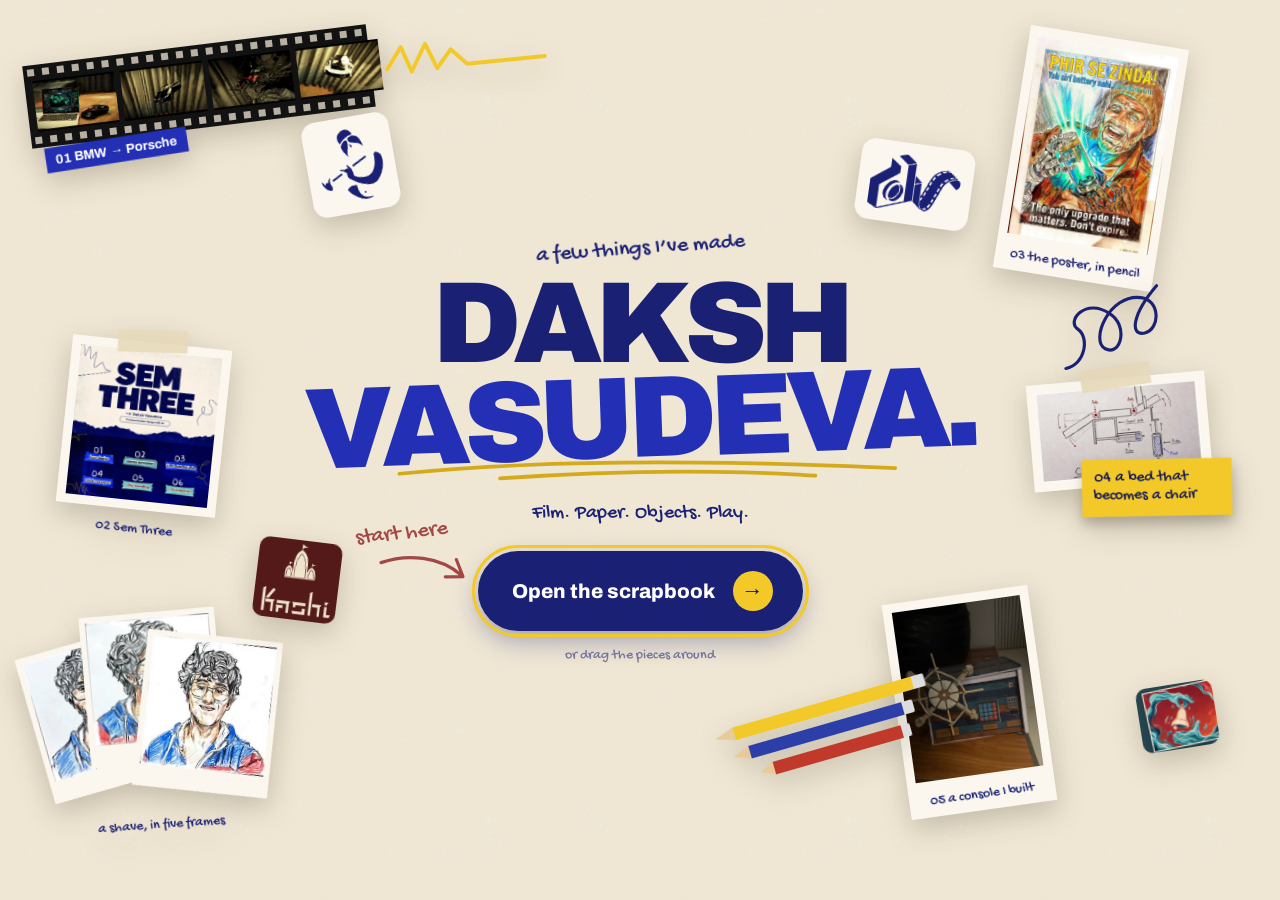
==== index.html @ 65690f5e "Phones show the whole open book, upright and sideways - Upright: the spread across the width, double" ====
<!doctype html>
<html lang="en">
<head>
<meta charset="utf-8">
<meta name="viewport" content="width=device-width, initial-scale=1, viewport-fit=cover">
<title>Daksh Vasudeva, scrapbook</title>
<meta name="description" content="Daksh Vasudeva, communication design. A scrapbook you can turn: a BMW-to-Porsche CGI film, the whole Semester Three scroll, storytelling in coloured pencil, and The Everything Space, a bed that becomes a chair.">
<meta name="theme-color" content="#17205f">
<meta property="og:title" content="Daksh Vasudeva, scrapbook">
<meta property="og:description" content="Turn the pages: CGI film, the Sem Three scroll, coloured-pencil storytelling and a bed that becomes a chair.">
<meta property="og:image" content="https://daksh407.github.io/img/og.jpg">
<link rel="icon" type="image/png" href="img/favicon.png">
<link rel="preload" href="fonts/archivo-var.woff2" as="font" type="font/woff2" crossorigin>
<link rel="preload" href="fonts/gochi-hand.woff2" as="font" type="font/woff2" crossorigin>
<link rel="preload" href="pages/0F.webp" as="image">
<link rel="stylesheet" href="app.css?v=cd1fb5d9">
<link rel="canonical" href="https://daksh407.github.io/">
<meta property="og:url" content="https://daksh407.github.io/">
<meta name="twitter:card" content="summary_large_image">
</head>
<body>
<span class="portfolio-signature" aria-hidden="true">Daksh Vasudeva</span>
<div id="arrival" class="arrival" role="dialog" aria-modal="true" aria-label="Welcome to Daksh’s portfolio"><div class="arrival__collage" aria-hidden="true">
  <div class="ac ac--film" style="--x:2%;--y:5%;--r:-7deg" data-depth="1.2"><div class="ac-film"><img src="img/cgi-f02.webp" alt="" draggable="false"><img src="img/cgi-f05.webp" alt="" draggable="false"><img src="img/cgi-f08.webp" alt="" draggable="false"><img src="img/cgi-f12.webp" alt="" draggable="false"></div><span class="ac-tag ac-tag--navy">01 BMW → Porsche</span></div>
  <div class="ac ac--print" style="--x:5%;--y:38%;--r:6deg;--w:12.5vw" data-depth=".7"><img src="img/p-semcover.webp" alt="" draggable="false"><i class="ac-tape"></i><span class="ac-cap">02 Sem Three</span></div>
  <div class="ac ac--fan" style="--x:2.5%;--y:68%;--r:-4deg" data-depth="1"><img src="img/fr-05-0.webp" alt="" draggable="false"><img src="img/fr-05-2.webp" alt="" draggable="false"><img src="img/fr-05-4.webp" alt="" draggable="false"><span class="ac-cap">a shave, in five frames</span></div>
  <div class="ac ac--polar" style="--x:79%;--y:4%;--r:9deg;--w:12.5vw" data-depth="1.1"><img src="img/p-poster.webp" alt="" draggable="false"><span class="ac-cap">03 the poster, in pencil</span></div>
  <div class="ac ac--print" style="--x:80.5%;--y:42%;--r:-5deg;--w:14vw" data-depth=".8"><img src="img/es-chair.webp" alt="" draggable="false"><i class="ac-tape"></i><span class="ac-note">04 a bed that becomes a chair</span></div>
  <div class="ac ac--polar" style="--x:70%;--y:66%;--r:-8deg;--w:11.5vw" data-depth="1.3"><img src="media/console-build-03.webp" alt="" draggable="false"><span class="ac-cap">05 a console I built</span></div>
  <div class="ac ac--sticker ac--parvati" style="--x:24%;--y:13%;--r:-10deg" data-depth="1.6"><span></span></div>
  <div class="ac ac--sticker ac--dv" style="--x:67%;--y:16%;--r:8deg" data-depth="1.5"><span></span></div>
  <div class="ac ac--stk" style="--x:20%;--y:60%;--r:7deg;--w:6.5vw" data-depth="1.7"><img src="img/st-kashi.webp" alt="" draggable="false"></div>
  <div class="ac ac--stk" style="--x:89%;--y:76%;--r:-9deg;--w:6vw" data-depth="1.8"><img src="img/st-bell.webp" alt="" draggable="false"></div>
  <div class="ac ac--pencils" style="--x:56%;--y:78%;--r:-16deg" data-depth="1.4"><i style="--c:#f2c928"></i><i style="--c:#2c3fa8"></i><i style="--c:#c0392b"></i></div>
  <svg class="ac ac--scr" style="--x:30%;--y:4%;--r:0deg;--w:13vw" data-depth=".5" viewBox="0 0 300 80"><path d="M6 60 L30 20 L50 64 L74 14 L96 58 L120 24 L150 50 L290 36" stroke="#f2c928" stroke-width="7"/></svg>
  <svg class="ac ac--scr" style="--x:83%;--y:30%;--r:0deg;--w:8vw" data-depth=".6" viewBox="0 0 260 300"><path d="M10 250 C 60 240, 70 170, 40 150 C 10 130, 60 70, 120 110 C 170 140, 150 220, 110 200 C 70 180, 120 60, 200 70 C 250 76, 250 150, 210 160 C 170 168, 180 110, 240 40" stroke="#1a2175" stroke-width="8"/></svg>
</div><p class="arrival__eyebrow">a few things I’ve made</p><h1 aria-label="Daksh Vasudeva"><span class="name-line"><span class="name-word">Daksh</span></span><span class="name-line"><span class="name-word">Vasudeva.</span></span><svg class="name-stroke" viewBox="0 0 550 28" aria-hidden="true"><path d="M8 18 Q210 -3 536 12 M115 23 Q295 10 451 20"/></svg></h1><p class="arrival__line">Film. Paper. Objects. Play.</p><div class="arrival__choices"><span class="arrival__start" aria-hidden="true">start here<svg viewBox="0 0 120 60"><path d="M6 14 C 40 6, 80 14, 104 40 M 84 40 L 106 42 L 100 20"/></svg></span><button id="arrival-enter" type="button">Open the scrapbook <span>→</span></button></div><p class="arrival__hint">or drag the pieces around</p></div>
<a class="skip" href="flat/">Skip to the quick read: every project on one scrolling page</a>

<canvas id="stage" aria-hidden="true"></canvas>
<div class="vignette" aria-hidden="true"></div>
<div class="grain" aria-hidden="true"></div>

<header class="chrome">
  <button id="home" class="home" type="button" aria-label="Back to the cover"><span class="home__mark" aria-hidden="true"></span><span class="home__name">Daksh Vasudeva</span></button>
  <div class="chrome__r">
    <button id="work-menu" class="work-menu" type="button" aria-label="Explore all five projects">All work <span aria-hidden="true">⊞</span></button>
    <button id="to-console" class="tidy" type="button" hidden>Play</button>
    <button id="tidy" class="tidy" type="button" hidden>tidy the desk ↺</button>
    <button id="sound" class="sound" type="button" aria-pressed="false"><svg viewBox="0 0 24 24" aria-hidden="true"><path d="M4 9v6h4l5 4V5L8 9H4z"/><path class="w1" d="M16 9.5c1 .9 1 4.1 0 5"/><path class="w2" d="M18.5 7c2.2 2.4 2.2 7.6 0 10"/></svg><span>sound</span></button>
    <a class="quickread" href="flat/" title="Every project on one scrolling page">Quick read <span aria-hidden="true">≡</span></a>
  </div>
</header>

<div id="hot-layer" class="hot-layer" role="group" aria-label="On this spread"></div>
<p id="hint" class="hint" aria-hidden="true">drag the corner<br>to open it <svg viewBox="0 0 60 50"><path d="M50 6 C 46 30, 30 42, 8 40 M 20 30 L 8 40 L 20 48"/></svg></p>

<nav class="ind" aria-label="Turn the pages">
  <button id="ind-prev" type="button" aria-label="Previous page"><svg viewBox="0 0 40 40"><path d="M26 8 L 12 20 L 26 32"/></svg></button>
  <span id="ind-text">the cover</span>
  <button id="ind-next" type="button" aria-label="Next page"><svg viewBox="0 0 40 40"><path d="M14 8 L 28 20 L 14 32"/></svg></button>
</nav>

<div id="console-ui" class="cui" hidden>
  <div id="cui-focus" tabindex="-1" class="cui__focus"></div>
  <button id="cui-back" type="button" class="cui__back">↶ back to the book</button>
  <section id="station-intro" class="station-note station-intro">
    <p class="station-intro__kicker">05 · Arduino game console</p>
    <h2>The Crossing.</h2><p>A ship's console Daksh built by hand. Take it for a 15-second sail.</p>
    <div class="station-intro__actions">
      <button id="demo-play" class="cbtn cbtn--play" type="button">▶ Play</button>
      <button id="cui-real" class="cbtn cbtn--real" type="button">Real build ↗</button>
    </div>
  </section>
  <div id="sail-coach" class="sail-coach" hidden aria-live="polite"><span id="coach-step" class="sail-coach__step">1 / 3</span><b id="coach-title">Steer</b><span id="coach-copy">Drag the wheel</span></div>
  <div id="sail-clock" class="sail-clock" hidden><span id="sail-seconds">15s</span><span class="sail-track"><i id="sail-fill"></i></span><button id="sail-exit" type="button" aria-label="End this sail">✕</button></div>
  <div id="sail-controls" class="sail-controls" hidden aria-label="Ship controls">
    <button type="button" data-steer="-1" aria-label="Steer left">←</button>
    <label><span>Speed</span><input id="cui-engine" type="range" min="1" max="9" value="5" aria-label="Engine speed"></label>
    <button id="cui-bell" type="button">Bell</button><button type="button" data-steer="1" aria-label="Steer right">→</button>
  </div>
  <section id="sail-end" class="station-note sail-end" hidden><h2>Another sail?</h2><div class="station-intro__actions"><button id="demo-replay" class="cbtn cbtn--play" type="button">↻ Replay</button><button id="demo-real" class="cbtn cbtn--real" type="button">Real build ↗</button></div><button id="demo-next" class="ux-text" type="button">Back to the work →</button></section>
</div>
<p id="page-guide" class="page-guide" hidden><span class="mouse-guide">Drag page edges · ← → keys</span><span class="touch-guide">Swipe page edges · tap arrows</span></p>
<div id="flip-controls" class="flip-controls" hidden><label for="flip-slider">Flip slider</label><input id="flip-slider" type="range" min="1" max="5" step="1" value="1" aria-label="Flip slider, shaving frame"><div class="flip-numbers" role="group" aria-label="Choose a shaving frame"><button type="button" data-flip-frame="1" aria-label="Show shaving frame 1" aria-pressed="true">1</button><button type="button" data-flip-frame="2" aria-label="Show shaving frame 2" aria-pressed="false">2</button><button type="button" data-flip-frame="3" aria-label="Show shaving frame 3" aria-pressed="false">3</button><button type="button" data-flip-frame="4" aria-label="Show shaving frame 4" aria-pressed="false">4</button><button type="button" data-flip-frame="5" aria-label="Show shaving frame 5" aria-pressed="false">5</button></div></div>
<div id="bed-controls" class="bed-controls" hidden><span>Bed</span><input type="range" id="bed-slider" min="0" max="100" value="0" aria-label="Transform the bed into a chair and side table"><span>Work</span><button type="button" id="bed-page" hidden>Back to page ↶</button></div>
<button type="button" id="book-to-game" class="book-to-game" hidden><span>Explore Arduino</span><span>design project ↗</span></button>
<button id="zoom-out" class="zoom-out" type="button" hidden>⤡ Zoom out</button>
<p id="phone-coach" class="phone-coach" hidden><b>Swipe</b> to turn the page<br><b>Double-tap</b> to zoom in and read<span class="coach-turn"><br>Turn your phone sideways to see it bigger</span></p>
<p id="sr" class="sr" aria-live="polite"></p>
<div id="tip" class="tip" hidden></div>

<!-- the unrolled scroll -->
<div id="ribbon-ui" class="rib" hidden>
  <div class="rib__bar">
    <p class="rib__title"><span class="hand">Sem Three</span> <span id="rib-chap">cover</span></p>
  </div>
  <div class="rib__side" role="group" aria-label="Scroll controls">
    <button id="rib-back" type="button" class="rib__back">↶ Back to the scrapbook</button>
    <button id="rib-flat" type="button" class="rib__flat">Read it flat</button>
    <a class="rib__pdf" href="media/semester-three.pdf" target="_blank" rel="noopener">PDF ↗</a>
    <button id="rib-all" type="button" hidden aria-pressed="false">see it all</button>
  </div>
  <nav class="rib__ruler" id="rib-ruler" aria-label="Sem Three chapters"><span class="rib__track"></span><span class="rib__you" id="rib-you"></span></nav>
  <p class="rib__hint hand" aria-hidden="true">scroll or drag to keep unrolling ↓</p>
</div>

<!-- film -->
<div id="cinema" class="dlg cin" role="dialog" aria-modal="true" aria-labelledby="cin-title" hidden>
  <div class="cin__frame"><video id="cin-video" controls playsinline preload="none"></video></div>
  <p id="cin-title" class="cin__title hand"></p>
  <button id="cin-close" class="dlg__close" type="button" data-close data-autofocus>close ✕</button>
</div>

<!-- images -->
<div id="lightbox" class="dlg lb" role="dialog" aria-modal="true" aria-label="Artwork" hidden>
  <div class="lb__img"><img id="lb-img" alt=""></div>
  <p id="lb-cap" class="lb__cap hand"></p>
  <button id="lb-close" class="dlg__close" type="button" data-close data-autofocus>close ✕</button>
  <button id="lb-prev" class="lb__nav lb__nav--prev" type="button" aria-label="Previous">←</button>
  <button id="lb-next" class="lb__nav lb__nav--next" type="button" aria-label="Next">→</button>
</div>

<!-- Sem Three, flat -->
<div id="reader" class="dlg reader" role="dialog" aria-modal="true" aria-label="Sem Three, the full scroll, flat" hidden>
  <div class="reader__bar">
    <button id="reader-close" class="dlg__close dlg__close--left" type="button" data-close data-autofocus>✕ close</button>
    <p class="reader__title"><span class="hand">Sem Three</span> <span id="reader-chap"></span></p>
    <a class="reader__pdf" href="media/semester-three.pdf" target="_blank" rel="noopener">PDF ↗</a>
    <span class="reader__progress"><span id="reader-progress"></span></span>
  </div>
  <div class="reader__scroll" id="reader-scroll" tabindex="-1"><div class="reader__doc" id="reader-doc"></div><p class="reader__end hand">end of the scroll</p></div>
  <nav class="ruler" id="ruler" aria-label="Jump to a chapter"><span class="ruler__track"></span></nav>
</div>

<nav id="journey" class="journey" aria-label="Explore the five projects"><button data-project="0" aria-label="Film"><b>01</b><span>Film</span></button><button data-project="1" aria-label="Semester Three"><b>02</b><span>Sem Three</span></button><button data-project="2" aria-label="Storytelling"><b>03</b><span>Stories</span></button><button data-project="3" aria-label="The Everything Space"><b>04</b><span>Furniture</span></button><button data-project="4" aria-label="The Crossing"><b>05</b><span>Play</span></button><button id="journey-next" aria-label="Explore next project">→</button></nav>
<button id="spread-frames" class="spread-frames" type="button" hidden>Spread the frames ⊞</button>
<div id="work-index" class="dlg work-index" role="dialog" aria-modal="true" aria-labelledby="work-index-title" hidden><header><p class="small-label">FIVE WAYS IN</p><h2 id="work-index-title">On my desk.</h2><button class="dlg__close" data-close id="index-close" type="button">Close ✕</button></header><div class="work-grid">
<button data-project="0"><img src="img/p-cgi.webp" alt="BMW to Porsche film"><span><b>01</b> BMW → Porsche <i>Film / CGI</i></span></button>
<button data-project="1"><img src="img/p-semcover.webp" alt="Semester Three portfolio"><span><b>02</b> Sem Three <i>Graphic design</i></span></button>
<button data-project="2"><img src="img/p-poster.webp" alt="Coloured pencil storytelling"><span><b>03</b> Stories in pencil <i>Illustration</i></span></button>
<button data-project="3"><img src="img/p-model.webp" alt="The Everything Space prototype"><span><b>04</b> The Everything Space <i>Product / process</i></span></button>
<button data-project="4"><img src="media/console-build-03.webp" alt="The handmade console"><span><b>05</b> The Crossing <i>Physical × digital</i></span></button>
</div><footer><span id="work-progress">Five projects to explore</span><a href="flat/">Quick read: every project on one page ↗</a></footer></div>
<div id="frames-gallery" class="dlg frames-gallery" role="dialog" aria-modal="true" aria-labelledby="frames-title" hidden><header><p class="small-label">STORYTELLING / IN SEQUENCE</p><h2 id="frames-title">A shave, in five frames.</h2><button class="dlg__close" data-close id="frames-close" type="button">Close ✕</button></header><nav aria-label="Choose a sequence"><button data-sequence="shave" aria-pressed="true">A shave</button><button data-sequence="chase" aria-pressed="false">The chase</button><button data-sequence="garlic" aria-pressed="false">Five senses</button><button data-sequence="bottle" aria-pressed="false">One bottle</button></nav><div id="frames-grid" class="frames-grid"></div></div>
<div class="loading" aria-hidden="true"><span class="hand">opening the scrapbook…</span></div>
<div class="fallback" role="alert">
  <p class="hand">The 3D desk is unavailable in this browser. Your projects are still here.</p>
  <a href="flat/">View the portfolio →</a>
</div>
<div class="filenote" role="alert">
  <p class="hand">Browsers won't load the 3D pages straight from a folder.</p>
  <p>Double-click <b>preview.command</b> (Mac), or publish the folder, then open it again. <a href="flat/">Or open the quick read →</a></p>
</div>
<noscript><p class="fallback" style="display:block">This scrapbook needs JavaScript. <a href="flat/">Open the quick read →</a></p></noscript>

<script src="app.js?v=cd1fb5d9" onerror="document.documentElement.classList.add('no-webgl');document.getElementById('arrival').hidden=true"></script>
</body>
</html>
---- app.css ----
@font-face { font-family: "Archivo"; src: url("fonts/archivo-var.woff2") format("woff2"); font-weight: 100 900; font-stretch: 62% 125%; font-display: swap; }
@font-face { font-family: "Gochi Hand"; src: url("fonts/gochi-hand.woff2") format("woff2"); font-display: swap; }
@font-face { font-family: "Special Elite"; src: url("fonts/special-elite.woff2") format("woff2"); font-display: swap; }

:root {
  --desk: #17205f; --ivory: #efe6d3; --ivory2: #f6f0e2; --navy: #1a2175; --cobalt: #2330b5; --yellow: #f2c928; --ink: #0e0e10; --brick: #a24846; --teal: #4fb8b0;
  --sans: "Archivo", "Arial Narrow", Arial, sans-serif; --hand: "Gochi Hand", "Marker Felt", cursive; --type: "Special Elite", "Courier New", monospace;
  --ease: cubic-bezier(.2, .8, .2, 1);
}
* { box-sizing: border-box; }
html, body { margin: 0; height: 100%; overflow: hidden; background: var(--desk); color: var(--ivory); font-family: var(--sans); -webkit-font-smoothing: antialiased; }
body { overscroll-behavior: none; }
button { font: inherit; color: inherit; background: none; border: 0; padding: 0; cursor: pointer; }
a { color: inherit; }
.hand { font-family: var(--hand); }
.sr { position: absolute; width: 1px; height: 1px; overflow: hidden; clip: rect(0 0 0 0); white-space: nowrap; }
:focus { outline: none; }
:focus-visible { outline: 3px dashed var(--yellow); outline-offset: 4px; border-radius: 6px; }

#stage { position: fixed; inset: 0; width: 100vw; height: 100vh; height: 100dvh; display: block; touch-action: none; }

.skip { position: fixed; z-index: 300; left: 12px; top: -80px; background: var(--yellow); color: var(--ink); padding: 10px 14px; font-weight: 700; text-decoration: none; }
.skip:focus { top: 12px; }

/* chrome */
.chrome { position: fixed; inset: 0 0 auto 0; z-index: 20; display: flex; justify-content: space-between; align-items: center; padding: clamp(12px, 2vw, 22px) clamp(14px, 2.4vw, 30px); pointer-events: none; transition: opacity .4s; }
.chrome > * { pointer-events: auto; }
.home { width: clamp(52px, 5vw, 70px); aspect-ratio: 531 / 335; transition: transform .3s var(--ease); }
.home__mark { display: block; width: 100%; height: 100%; background: var(--ivory); -webkit-mask: url("img/dv-mark.png") center / contain no-repeat; mask: url("img/dv-mark.png") center / contain no-repeat; }
.home:hover { transform: rotate(-6deg) scale(1.06); }
.flatlink { font-family: var(--hand); font-size: 17px; color: rgba(239,230,211,.62); text-decoration: none; }
.flatlink:hover { color: var(--yellow); }

/* page indicator */
.ind { position: fixed; z-index: 20; left: 50%; bottom: calc(clamp(12px, 2.4vh, 26px) + env(safe-area-inset-bottom)); transform: translateX(-50%) rotate(-1deg); display: flex; align-items: center; gap: 4px; padding: 6px 8px; background: var(--ivory2); color: var(--ink); box-shadow: 0 10px 24px -10px rgba(0,0,0,.6); clip-path: polygon(0 6%, 50% 0, 100% 8%, 99% 94%, 50% 100%, 1% 92%); transition: opacity .4s, transform .4s var(--ease); }
.ind span { font-family: var(--type); font-size: 14px; letter-spacing: .02em; padding: 0 10px; white-space: nowrap; min-width: 9ch; text-align: center; }
.ind button { width: 36px; height: 36px; display: grid; place-items: center; border-radius: 50%; }
.ind button svg { width: 22px; height: 22px; fill: none; stroke: var(--navy); stroke-width: 4; stroke-linecap: round; stroke-linejoin: round; }
.ind button:hover:not(:disabled) { background: var(--yellow); }
.ind button:disabled { opacity: .25; cursor: default; }

/* hint */
.hint { position: fixed; z-index: 15; left: 0; top: 0; margin: 0; font-family: var(--hand); font-size: clamp(19px, 1.7vw, 26px); line-height: 1.05; color: var(--yellow); pointer-events: none; transition: opacity .6s; opacity: 0; transform-origin: left top; }
.hint svg { width: 46px; height: 38px; vertical-align: -12px; fill: none; stroke: currentColor; stroke-width: 3.2; stroke-linecap: round; stroke-linejoin: round; }
.cover-ready:not(.hinted) .hint { opacity: 1; }
html:not([data-spread="0"]) .hint { opacity: 0 !important; }

/* tooltip */
.tip { position: fixed; z-index: 40; left: 0; top: 0; pointer-events: none; font-family: var(--hand); font-size: 18px; color: var(--ink); background: var(--yellow); padding: 3px 12px 5px; transform-origin: 0 0; rotate: -2deg; box-shadow: 0 6px 14px -6px rgba(0,0,0,.6); white-space: nowrap; }

/* invisible-but-focusable buttons over page items */
.hot-layer { position: fixed; inset: 0; z-index: 10; pointer-events: none; }
.hot-layer[hidden] { display: block; visibility: hidden; }
.hot { position: absolute; left: 0; top: 0; pointer-events: none; border-radius: 8px; }
.hot:focus-visible { outline: 3px dashed var(--yellow); outline-offset: 2px; background: rgba(242,201,40,.12); }

/* loading + fallbacks */
.loading { position: fixed; inset: 0; z-index: 50; display: grid; place-items: center; background: var(--desk); font-size: 26px; color: var(--yellow); transition: opacity .6s .1s, visibility 0s .8s; }
.cover-ready .loading { opacity: 0; visibility: hidden; }
.fallback, .filenote { display: none; position: fixed; inset: 0; z-index: 60; place-content: center; text-align: center; padding: 24px; background: var(--desk); font-size: 18px; }
.fallback .hand, .filenote .hand { font-size: 28px; color: var(--yellow); }
.fallback a, .filenote a { color: var(--yellow); }
.no-webgl .fallback { display: grid; }
.is-file .filenote { display: grid; }
.no-webgl .loading, .is-file .loading { display: none; }

/* ribbon mode */
.ribbon-on .ind, .ribbon-on .hint { opacity: 0; pointer-events: none; }
.rib[hidden] { display: none; }
.rib__bar { position: fixed; z-index: 25; top: 0; left: 0; right: 0; display: flex; align-items: center; gap: 12px; padding: 12px clamp(12px, 2vw, 24px); padding-left: clamp(80px, 8vw, 110px); background: linear-gradient(rgba(15,20,60,.85), rgba(15,20,60,0)); }
.rib__back { font-family: var(--hand); font-size: 19px; color: var(--ink); background: var(--yellow); padding: 6px 14px 8px; clip-path: polygon(2% 8%, 98% 0, 100% 90%, 0 100%); rotate: -1.5deg; }
.rib__title { margin: 0; flex: 1; min-width: 0; font-size: 14px; white-space: nowrap; overflow: hidden; text-overflow: ellipsis; }
.rib__title .hand { font-size: 22px; margin-right: 6px; color: var(--yellow); }
.rib__flat, .rib__pdf { font-size: 14px; font-weight: 700; text-decoration: none; padding: 7px 12px; border: 1.5px solid rgba(239,230,211,.45); border-radius: 30px; white-space: nowrap; }
.rib__flat:hover, .rib__pdf:hover { background: var(--ivory); color: var(--ink); }
.rib__ruler { position: fixed; z-index: 25; right: clamp(10px, 2vw, 26px); top: 90px; bottom: 60px; width: 150px; pointer-events: none; }
.rib__track { position: absolute; right: 0; top: 0; bottom: 0; width: 14px; background: repeating-linear-gradient(180deg, rgba(239,230,211,.35) 0 1px, transparent 1px 9px); }
.rib__you { position: absolute; right: -5px; width: 24px; height: 4px; background: var(--yellow); border-radius: 2px; transform: translateY(-50%); transition: top .08s linear; }
.rib__tick { position: absolute; right: 20px; transform: translateY(-50%); display: flex; align-items: center; gap: 6px; font-size: 12px; font-weight: 700; color: rgba(239,230,211,.6); white-space: nowrap; pointer-events: auto; }
.rib__tick::after { content: ""; width: 12px; height: 2px; background: currentColor; }
.rib__tick b { font-family: var(--hand); font-weight: 400; font-size: 15px; }
.rib__tick span { max-width: 0; overflow: hidden; transition: max-width .3s var(--ease); }
.rib__ruler:hover .rib__tick span, .rib__tick:focus-visible span, .rib__tick.is-on span { max-width: 170px; }
.rib__tick:hover, .rib__tick.is-on { color: var(--yellow); }
.rib__tick.is-sub b { font-size: 12px; }
.rib-over .rib__hint { opacity: 0; }
.rib-over .rib__ruler { opacity: 0; }
.rib__hint { position: fixed; z-index: 25; left: 50%; bottom: 22px; transform: translateX(-50%); margin: 0; font-size: 20px; color: var(--yellow); text-shadow: 0 2px 10px rgba(0,0,0,.6); animation: bob 2.4s ease-in-out infinite; pointer-events: none; }
@keyframes bob { 50% { transform: translate(-50%, 5px); } }

/* dialogs */
.dlg[hidden] { display: none; }
.dlg { position: fixed; inset: 0; z-index: 100; }
.dlg__close { position: absolute; z-index: 3; top: 14px; right: 16px; font-family: var(--hand); font-size: 20px; color: var(--ink); background: var(--yellow); padding: 5px 14px 7px; clip-path: polygon(2% 8%, 98% 0, 100% 90%, 0 100%); }
.dlg__close--left { position: static; }

.cin { background: rgba(5,6,12,.96); display: grid; place-items: center; padding: 60px clamp(10px, 4vw, 60px) 50px; }
.cin__frame { width: min(100%, calc((100vh - 140px) * 16 / 9)); aspect-ratio: 16 / 9; background: #000; box-shadow: 0 30px 80px rgba(0,0,0,.7); }
.cin.is-tall .cin__frame { width: min(100%, calc((100vh - 140px) * 9 / 16)); aspect-ratio: 9 / 16; }
.cin video { width: 100%; height: 100%; object-fit: contain; display: block; background: #000; }
.cin__title { position: absolute; left: 0; right: 0; bottom: 14px; margin: 0; text-align: center; font-size: 20px; color: var(--yellow); }

.lb { background: rgba(12,11,11,.96); display: grid; grid-template-rows: 1fr auto; padding: 60px clamp(10px, 4vw, 70px) 22px; }
.lb__img { min-height: 0; overflow: auto; display: grid; place-items: center; }
.lb__img img { max-width: 100%; max-height: calc(100vh - 150px); max-height: calc(100dvh - 150px); width: auto; height: auto; background: var(--ivory2); }
.lb__cap { text-align: center; font-size: 20px; color: var(--yellow); margin: 12px 0 0; }
.lb__nav { position: absolute; top: 50%; transform: translateY(-50%); width: 48px; height: 48px; display: grid; place-items: center; font-size: 24px; background: rgba(239,230,211,.1); border-radius: 50%; }
.lb__nav:hover { background: var(--yellow); color: var(--ink); }
.lb__nav[hidden] { display: none; }
.lb__nav--prev { left: 10px; } .lb__nav--next { right: 10px; }

.reader { background: #1f1c18; }
.reader__bar { position: absolute; inset: 0 0 auto 0; z-index: 3; display: flex; align-items: center; gap: 14px; padding: 10px clamp(12px, 2vw, 22px); background: linear-gradient(#1f1c18 60%, rgba(31,28,24,0)); }
.reader__title { margin: 0; flex: 1; min-width: 0; font-size: 14px; white-space: nowrap; overflow: hidden; text-overflow: ellipsis; }
.reader__title .hand { font-size: 22px; margin-right: 8px; }
.reader__pdf { font-size: 14px; font-weight: 700; text-decoration: none; padding: 6px 10px; border: 1.5px solid rgba(239,230,211,.4); border-radius: 30px; }
.reader__progress { position: absolute; left: 0; right: 0; bottom: 0; height: 3px; background: rgba(239,230,211,.08); }
.reader__progress span { display: block; height: 100%; width: 0; background: var(--yellow); }
.reader__scroll { position: absolute; inset: 0; overflow-y: auto; overscroll-behavior: contain; padding: 64px 0 80px; }
.reader__doc { width: min(100%, 860px); margin: 0 auto; background: #fff; box-shadow: 0 40px 120px rgba(0,0,0,.6); }
.reader__doc img { width: 100%; height: auto; display: block; }
.reader__end { text-align: center; margin: 40px 0 0; font-size: 22px; color: rgba(239,230,211,.6); }
.ruler { position: absolute; z-index: 3; top: 76px; bottom: 30px; right: clamp(10px, 2vw, 28px); width: 140px; }
.ruler__track { position: absolute; right: 0; top: 0; bottom: 0; width: 18px; background: repeating-linear-gradient(180deg, rgba(239,230,211,.28) 0 1px, transparent 1px 9px); }
.ruler__chap { position: absolute; right: 22px; transform: translateY(-50%); display: flex; align-items: center; gap: 6px; font-size: 12px; font-weight: 700; color: rgba(239,230,211,.55); white-space: nowrap; }
.ruler__chap::after { content: ""; width: 14px; height: 2px; background: currentColor; }
.ruler__chap b { font-family: var(--hand); font-weight: 400; font-size: 15px; }
.ruler__chap span { max-width: 0; overflow: hidden; transition: max-width .3s var(--ease); }
.ruler:hover .ruler__chap span, .ruler__chap.is-on span { max-width: 160px; }
.ruler__chap:hover, .ruler__chap.is-on { color: var(--yellow); }

.overlay-open .chrome, .overlay-open .ind { opacity: 0; pointer-events: none; }

@media (max-width: 720px) {
  .flatlink { font-size: 15px; }
  .ind span { font-size: 12px; min-width: 0; max-width: 56vw; overflow: hidden; text-overflow: ellipsis; }
  .rib__ruler, .ruler { display: none; }
  .rib__bar { padding-left: 74px; flex-wrap: wrap; }
  .rib__title { order: 3; flex-basis: 100%; }
  .rib__pdf { display: none; }
  .reader__scroll { padding-top: 56px; }
  .reader__doc { width: 100%; }
}
@media (prefers-reduced-motion: reduce) {
  * { transition-duration: .001ms !important; animation: none !important; }
}

.test *, .test *::before, .test *::after { transition: none !important; animation: none !important; }

/* chrome right cluster */
.chrome__r { display: flex; align-items: center; gap: clamp(10px, 1.6vw, 20px); }
.sound, .tidy { font-family: var(--hand); font-size: 17px; color: rgba(239,230,211,.75); display: inline-flex; align-items: center; gap: 6px; padding: 4px 10px 6px; border-radius: 30px; }
.sound svg { width: 20px; height: 20px; fill: none; stroke: currentColor; stroke-width: 1.8; stroke-linecap: round; stroke-linejoin: round; }
.sound svg path:first-child { fill: currentColor; stroke: none; }
.sound .w1, .sound .w2 { opacity: .25; }
.sound-on .sound .w1, .sound-on .sound .w2 { opacity: 1; }
.sound-on .sound { color: var(--yellow); }
.sound:hover, .tidy:hover { color: var(--ink); background: var(--yellow); }
.tidy { background: rgba(242,201,40,.14); color: var(--yellow); }
.tidy[hidden] { display: none; }

/* Use familiar system cursors throughout the experience. */
#stage { cursor: auto; }

/* lamp-lit vignette + film grain over the scene */
.vignette { position: fixed; inset: 0; z-index: 5; pointer-events: none;
  background: radial-gradient(ellipse 85% 75% at 42% 45%, transparent 55%, rgba(6,8,30,.55) 100%); }
.grain { position: fixed; inset: -50%; z-index: 6; pointer-events: none; opacity: .07;
  background: url("img/grain-light.png") 0 0 / 260px; mix-blend-mode: overlay; animation: grain 1.2s steps(6) infinite; }
@keyframes grain { 0% { transform: translate(0,0); } 20% { transform: translate(-3%,2%); } 40% { transform: translate(2%,-3%); } 60% { transform: translate(-2%,-1%); } 80% { transform: translate(3%,3%); } }
@media (max-width: 720px) { .sound span, .tidy { font-size: 14px; } .sound span { display: none; } }

.cui{position:fixed;inset:0;pointer-events:none;z-index:30}
.cui__focus{position:absolute;width:1px;height:1px;overflow:hidden}
.cui__back{pointer-events:auto;position:absolute;left:16px;top:72px;font:600 15px/1 Archivo,sans-serif;color:#efe6d3;background:rgba(10,12,40,.78);border:1px solid rgba(242,201,40,.6);border-radius:999px;padding:10px 16px;cursor:pointer}
.cui__card{pointer-events:auto;position:absolute;right:16px;bottom:16px;max-width:340px;background:rgba(10,12,40,.82);color:#efe6d3;border-radius:12px;padding:14px 16px;font:14px/1.4 Archivo,sans-serif}
.cui__title{margin:0 0 6px;font-weight:800;font-size:20px}.cui__title .hand{color:#f2c928;margin-right:6px}
.cui__label{margin:0 0 6px;color:#f2c928}.cui__keys{margin:0 0 10px;opacity:.85}
.cui__real{font:600 14px Archivo,sans-serif;color:#111;background:#f2c928;border:0;border-radius:999px;padding:8px 14px;cursor:pointer}
.at-console .ind,.at-console .hot-layer,.at-console .hint{display:none!important}
@media (max-width:640px){.cui__card{left:12px;right:12px;bottom:12px;max-width:none;padding:10px 12px}.cui__keys{display:none}}

/* A quiet control strip, below the complete station. */
.cui__card{left:50%;right:auto;transform:translateX(-50%);bottom:14px;width:min(760px,calc(100% - 32px));max-width:none;display:grid;grid-template-columns:1fr auto;column-gap:24px;padding:12px 18px;background:rgba(10,12,40,.88)}
.cui__title{font-size:17px;margin-bottom:3px}.cui__label{font-size:12px;margin:0}.cui__keys{grid-column:1;margin:4px 0 0;font-size:12px}.cui__real{grid-column:2;grid-row:1/4;align-self:center;white-space:nowrap}
@media(max-width:640px){.cui__card{left:12px;right:12px;transform:none;width:auto;bottom:12px;display:block}.cui__title{font-size:16px}.cui__real{margin-top:8px}.cui__back{top:68px}}

@media(prefers-reduced-motion:reduce){.grain{animation:none}}
.overlay-open .grain{animation-play-state:paused}

.cui__touch{display:none}.cui__touch button,.cui__touch select{height:42px;border:1px solid #8a846f;border-radius:5px;color:#efe6d3;background:#20263e;font:14px Archivo,sans-serif;padding:0 10px;touch-action:none}.cui__touch button{min-width:42px}.cui__touch button:active{background:#454c61}
@media(max-width:640px){.cui__touch{display:flex;gap:6px;margin-top:9px;align-items:center}.cui__touch label{flex:1}.cui__touch select{width:100%;padding:0 5px}}
/* Quiet navigation and deliberate entry, using the scrapbook's own paper and ink. */
[hidden]{display:none!important}
.tip,.hint,.grain,.chrome .flatlink,.chrome #tidy,.chrome #to-console{display:none!important}
.chrome{padding:18px 26px}.chrome__r{display:flex;align-items:center;gap:22px}.home{width:49px}.work-menu{font:16px var(--hand);display:flex;gap:14px;align-items:center}.work-menu span{font:24px var(--sans)}.sound span{display:none!important}
.ind{bottom:24px;left:26px;transform:none;clip-path:none;border-radius:30px;padding:3px 5px;box-shadow:0 4px 20px #0002}.ind span{font:12px var(--sans);min-width:0;padding:0 8px}.ind button{width:32px;height:32px}.ind button svg{width:17px;height:17px}
.journey{position:fixed;z-index:28;bottom:24px;right:26px;display:flex;align-items:center;gap:4px;padding:5px;background:#f6f0e2ed;color:var(--navy);border-radius:30px;box-shadow:0 4px 24px #0002;backdrop-filter:blur(12px)}
.journey button{height:34px;min-width:34px;border-radius:22px;padding:0 9px;display:flex;align-items:center;gap:7px;font-size:12px}.journey b{font:14px var(--hand)}.journey span{display:none}.journey .is-current{background:var(--navy);color:var(--ivory)}.journey .is-current span{display:inline}.journey .is-seen b::after{content:'·';margin-left:2px}.journey button:hover{background:var(--yellow);color:var(--ink)}
.overlay-open .journey,.overlay-open .spread-frames,.at-console .journey,.at-console .ind,.ribbon-on .journey{display:none}.at-console .chrome{opacity:.7}.at-console .cui__back{top:80px;left:26px;font:14px var(--hand);border:0;background:#efe6d319;padding:8px 12px}
.spread-frames{position:fixed;z-index:29;bottom:78px;left:50%;transform:translateX(-50%) rotate(-2deg);padding:10px 19px;background:var(--yellow);color:var(--navy);font:18px var(--hand);box-shadow:0 6px 20px #0002}
.arrival{position:fixed;inset:0;z-index:1000;background:#efe6d3 url('img/grain-light.png');color:var(--navy);display:flex;flex-direction:column;justify-content:center;align-items:center;overflow:hidden;text-align:center;transition:transform .6s cubic-bezier(.7,0,.2,1),opacity .5s}
.arrival.is-leaving{transform:translateY(-102%);pointer-events:none}.arrival__eyebrow{font:22px var(--hand);transform:rotate(-4deg);margin:0 0 15px;animation:arrival-in .7s both}.arrival h1{font-size:clamp(58px,9vw,136px);font-weight:900;line-height:.82;letter-spacing:-.065em;text-transform:uppercase;position:relative;margin:0;animation:arrival-in .9s .1s both}.arrival h1 span{display:block;transform:rotate(-2deg);color:#2330b5}.arrival__line{font:20px var(--hand);margin:26px 0 20px;animation:arrival-in .8s .3s both}.arrival #arrival-enter{font-weight:700;font-size:15px;padding:14px 21px;border-radius:2px;background:var(--navy);color:var(--ivory);transform:rotate(1deg);animation:arrival-in .8s .4s both}.arrival #arrival-enter span{margin-left:30px}.arrival>a{font:12px var(--sans);margin-top:20px;opacity:.6;text-decoration:none}
.arrival__images img{position:absolute;width:clamp(110px,15vw,230px);border:9px solid #faf6ed;border-bottom:30px solid #faf6ed;box-shadow:0 10px 24px #0002;animation:paper-arrive 1.1s both}.arrival__images img:nth-child(1){left:3%;top:11%;rotate:-13deg}.arrival__images img:nth-child(2){right:4%;top:13%;rotate:10deg;animation-delay:.1s}.arrival__images img:nth-child(3){right:16%;bottom:-8%;rotate:-8deg;animation-delay:.2s}
@keyframes arrival-in{from{opacity:0;translate:0 30px}to{opacity:1;translate:0 0}}@keyframes paper-arrive{from{opacity:0;translate:0 90px;scale:.85}to{opacity:1;translate:0 0;scale:1}}
body:has(.arrival:not([hidden])) .chrome,body:has(.arrival:not([hidden])) .journey,body:has(.arrival:not([hidden])) .ind{visibility:hidden}
.small-label{font:600 10px var(--sans);letter-spacing:.13em;margin:0 0 15px}.station-note{position:absolute;left:26px;bottom:28px;width:300px;padding:25px;background:#f4eddd;color:var(--navy);box-shadow:0 12px 36px #0003;transform:rotate(-1deg);pointer-events:auto;border-radius:1px}.station-note::before{content:'';position:absolute;top:-12px;left:38%;width:77px;height:25px;background:#decf9ac4;rotate:-4deg}.station-note h2,.control-tour h2{font-size:29px;line-height:1.05;letter-spacing:-.035em;margin:0 0 15px}.station-note p:not(.small-label){font-size:14px;line-height:1.5;margin:0 0 12px}.station-note__quiet{opacity:.64}.ux-primary{display:inline-flex;align-items:center;justify-content:center;font:700 14px var(--sans);background:var(--navy);color:#f4eddd;padding:12px 18px;border-radius:2px}.ux-text{display:block;font:15px var(--hand);margin-top:13px;text-align:left;min-height:30px}.control-tour{pointer-events:auto;position:absolute;left:50%;bottom:26px;transform:translateX(-50%);width:min(480px,calc(100% - 32px));padding:20px 24px;background:#f4eddd;color:var(--navy);box-shadow:0 12px 32px #0003}.control-tour h2{font-size:25px;margin:7px 0}.control-tour p{margin:0;font-size:14px;line-height:1.5}.control-tour>div{display:flex;align-items:center;justify-content:space-between;margin-top:12px}.control-tour .ux-text{margin:0;opacity:.6}.sail-end{left:50%;bottom:35px;transform:translateX(-50%) rotate(-1deg);width:330px}
.sail-clock{position:absolute;left:50%;top:26px;transform:translateX(-50%);display:flex;gap:14px;align-items:center;font:16px var(--hand);pointer-events:auto}.sail-track{width:90px;height:3px;background:#efe6d33f;overflow:hidden}.sail-track i{display:block;height:100%;background:var(--yellow);transform-origin:left}.sail-clock button{width:32px;height:32px;border-radius:50%;background:#ffffff15;font:14px var(--sans)}
.sail-controls{position:absolute;bottom:24px;left:50%;transform:translateX(-50%);display:flex;gap:9px;align-items:center;background:#10162ee8;border:1px solid #efe6d330;border-radius:50px;padding:6px;pointer-events:auto}.sail-controls button{min-width:42px;height:42px;border-radius:50%;font:15px var(--hand)}.sail-controls button:hover,.sail-controls button:active{background:#efe6d320}.sail-controls label{display:flex;align-items:center;gap:10px;font:13px var(--hand);padding:0 10px}.sail-controls input{width:90px;accent-color:#f2c928}.sail-controls button[data-steer]{touch-action:none}
.work-index,.frames-gallery{overflow:auto;padding:clamp(24px,5vw,70px);background:#efe6d3 url('img/grain-light.png');color:var(--navy)}.work-index header,.frames-gallery header{position:relative}.work-index h2,.frames-gallery h2{font-size:clamp(32px,5vw,64px);line-height:.95;letter-spacing:-.05em;margin:0 0 40px}.work-index .dlg__close,.frames-gallery .dlg__close{right:0;top:0;background:transparent;font-size:16px}.work-grid{display:grid;grid-template-columns:repeat(5,1fr);gap:20px;align-items:start}.work-grid>button{background:#fbf8f0;padding:10px 10px 14px;box-shadow:0 8px 14px #0001;transform:rotate(-2deg);transition:transform .25s}.work-grid>button:nth-child(even){transform:rotate(2deg);margin-top:28px}.work-grid>button:hover{transform:translateY(-9px) rotate(0)}.work-grid img{display:block;width:100%;height:220px;object-fit:cover}.work-grid>button:nth-child(2) img{object-position:top}.work-grid>button>span{display:block;text-align:left;font:17px var(--hand);padding:14px 4px 0}.work-grid b{font:10px var(--sans);display:block;margin-bottom:5px}.work-grid i{display:block;font:10px var(--sans);font-style:normal;opacity:.55;margin-top:8px}.work-index footer{margin-top:50px;display:flex;justify-content:space-between;gap:20px;font:13px var(--hand)}.work-index footer a{text-decoration:none}.work-grid .is-seen b::after{content:' / seen';opacity:.5}
.frames-gallery nav{display:flex;gap:8px;margin:0 0 35px}.frames-gallery nav button{border:1px solid #1a217540;padding:8px 14px;border-radius:25px;font:15px var(--hand)}.frames-gallery nav [aria-pressed=true]{background:var(--navy);color:var(--ivory)}.frames-grid{display:grid;grid-template-columns:repeat(5,1fr);gap:18px;align-items:start}.sequence-print{padding:9px 9px 13px;background:#fbf8f0;box-shadow:0 8px 20px #0001;rotate:-1deg;animation:paper-arrive .5s both}.sequence-print:nth-child(even){rotate:2deg;margin-top:20px}.sequence-print img{display:block;width:100%;aspect-ratio:1;object-fit:contain}.sequence-print span{font:15px var(--hand);display:block;margin-top:10px}.frames-gallery h2{margin-bottom:24px}
.rib__back{font-size:16px}.rib__title{display:none}.rib__hint{display:none}.rib__bar{justify-content:flex-start}.reader__title{font-size:13px}.cin__title,.lb__cap{font:13px var(--sans);opacity:.7}
@media(max-width:800px){.arrival__images img:nth-child(1){top:8%;left:-7%;width:145px}.arrival__images img:nth-child(2){top:8%;right:-5%;width:110px}.arrival__images img:nth-child(3){bottom:-5%;right:10%;width:130px}.arrival h1{font-size:clamp(55px,12vw,96px)}.work-grid{grid-template-columns:repeat(2,1fr);gap:20px}.work-grid img{height:210px}.frames-grid{grid-template-columns:repeat(2,1fr)}.frames-gallery{padding:26px 18px}.frames-gallery h2{max-width:240px;font-size:36px}.frames-gallery .dlg__close{font-size:14px}.work-index footer{margin:30px 0}.work-index h2{margin-top:20px}.work-grid>button:nth-child(even){margin-top:18px}}
@media(max-width:640px){.chrome{padding:15px 16px}.home{width:40px}.chrome__r{gap:16px}.work-menu{font-size:16px}.journey{left:50%;right:auto;bottom:16px;transform:translateX(-50%)}.journey button{padding:0 7px}.journey span{display:none!important}.ind{bottom:72px;left:50%;transform:translateX(-50%)}.ind span{max-width:160px;overflow:hidden;text-overflow:ellipsis}.spread-frames{bottom:120px;font-size:16px;padding:8px 14px}.station-note{left:16px;bottom:17px;width:calc(100% - 32px);padding:17px 20px;transform:none}.station-note h2{font-size:25px;margin-bottom:9px}.station-note p:not(.small-label){font-size:12px;max-width:350px;margin-bottom:7px}.station-note .small-label{margin-bottom:9px;font-size:9px}.station-note .ux-text{display:inline-block;margin:0 0 0 14px;font-size:14px}.station-note .ux-primary{font-size:12px;padding:10px 13px}.station-note__quiet{display:none}.at-console .cui__back{left:16px;top:68px}.sail-clock{top:75px}.sail-end .ux-text{display:block;margin:5px 0 0}.sail-end{left:16px;transform:none}.sail-controls{bottom:16px;gap:2px}.sail-controls label{gap:5px;padding:0 4px}.sail-controls input{width:72px}.control-tour{bottom:17px;padding:16px 20px}.control-tour h2{font-size:23px}.rib__bar{padding-left:70px;gap:4px}.rib__back{font-size:12px;padding:7px}.rib__flat,.rib__pdf{font-size:11px;padding:6px}.rib__ruler{width:30px}.rib__tick span{display:none!important}}
@media(prefers-reduced-motion:reduce){.arrival *, .sequence-print{animation:none!important}.arrival{transition:opacity .1s}.work-grid>button{transition:none}}

@media(min-width:641px){.station-note:not(.sail-end){width:265px;padding:22px}.station-note p:not(.small-label){font-size:13px}}

/* A full-name title sequence, followed by a quiet signature. */
.arrival h1{animation:none;isolation:isolate}.arrival h1 .name-line{display:block;overflow:hidden;padding:0 .1em .13em;margin:0 -.1em -.13em;transform:none;color:inherit}.arrival h1 .name-word{display:block;transform:none;animation:name-reveal 1.15s cubic-bezier(.18,.8,.2,1) .12s both}.arrival h1 .name-line:nth-child(2){rotate:-2deg;color:#2330b5}.arrival h1 .name-line:nth-child(2) .name-word{animation-delay:.32s}.arrival__eyebrow{animation-delay:.05s}.arrival__line{animation-delay:1s}.arrival #arrival-enter{animation-delay:1.15s}.arrival>a{animation:arrival-in .8s 1.3s both}.arrival__images img{animation-duration:1.5s;animation-delay:.65s}.arrival__images img:nth-child(2){animation-delay:.8s}.arrival__images img:nth-child(3){animation-delay:1s}.name-stroke{position:absolute;left:13%;bottom:-18px;width:77%;height:28px;overflow:visible;pointer-events:none;z-index:-1}.name-stroke path{fill:none;stroke:#d5aa1a;stroke-width:4;stroke-linecap:round;stroke-dasharray:800;stroke-dashoffset:800;animation:sign-stroke 1s .9s ease forwards}.arrival__line{margin-top:36px}
@keyframes name-reveal{from{transform:translateY(120%) rotate(7deg);opacity:0}to{transform:translateY(0) rotate(0);opacity:1}}@keyframes sign-stroke{to{stroke-dashoffset:0}}
.chrome .home{display:flex;align-items:center;gap:12px;width:auto;aspect-ratio:auto;text-align:left}.home__mark{width:38px;height:28px;flex:none}.home__name{font:17px var(--hand);white-space:nowrap;color:var(--ivory);letter-spacing:.01em}.home:hover{transform:translateY(-1px)}.portfolio-signature{display:none;position:fixed;z-index:120;right:18px;bottom:10px;font:12px var(--hand);letter-spacing:.02em;pointer-events:none;color:#eee8d9;background:#202342b3;padding:3px 9px;border-radius:3px}.overlay-open .portfolio-signature{display:block}.ribbon-on .chrome .home{position:fixed;bottom:16px;left:20px}.ribbon-on .chrome .home__mark{display:none}
@media(max-width:640px){.chrome .home{gap:7px}.home__mark{width:27px;height:23px}.home__name{font-size:14px}.chrome__r{gap:12px}.work-menu{font-size:14px;gap:6px}.portfolio-signature{right:10px;bottom:7px;font-size:10px}.arrival h1{font-size:clamp(50px,12vw,96px)}.name-stroke{bottom:-16px;stroke-width:3}}
@media(prefers-reduced-motion:reduce){.name-stroke path{stroke-dashoffset:0;animation:none!important}.arrival h1 .name-word{animation:none!important}}

.arrival h1 .name-word{color:inherit}

.chrome__r{margin-left:auto}.ribbon-on .rib__bar{padding-left:20px;padding-right:180px}.rib__hint{display:none}@media(max-width:640px){.ribbon-on .rib__bar{padding:66px 12px 8px}.ribbon-on .chrome .home{bottom:12px;left:14px}}

/* Small scene cues, with the objects doing the explaining. */
.station-note:not(.sail-end){left:26px;bottom:28px;width:auto;max-width:340px;padding:0;background:none;box-shadow:none;transform:none;color:#f4ead8;text-shadow:0 2px 10px #000}.station-note::before{display:none}.station-note:not(.sail-end) h2{font:29px var(--hand);margin:0 0 5px}.station-note:not(.sail-end) p{font-size:12px!important;margin:0 0 14px!important;opacity:.7}.station-note .ux-primary{background:#e5cf99;color:#29231c;box-shadow:0 3px 18px #0003}.station-note .ux-text{display:inline-block;margin:0 0 0 16px;font:14px var(--hand)}
.control-tour{width:330px;padding:15px 19px;border-radius:2px;bottom:25px;background:#eee3cd;box-shadow:0 5px 25px #0003}.control-tour h2{font:25px var(--hand);display:inline;margin-left:14px}.control-tour .small-label{font-size:9px;opacity:.5}.control-tour p{font-size:13px;margin-top:7px}.control-tour>div{margin-top:9px}.control-tour .ux-primary{padding:8px 13px;font-size:12px}.control-tour .ux-text{font-size:12px}.sail-controls{background:#302a24e8}.sail-clock{background:#302a24c4}.sail-end{width:300px;padding:20px}.sail-end h2{font:26px var(--hand)}.sail-end .ux-text{display:block;margin:9px 0 0}.at-console .cui__back{font-size:12px;top:65px}.bed-controls{position:fixed;z-index:35;bottom:82px;left:50%;transform:translateX(-50%);display:flex;align-items:center;gap:12px;padding:12px 18px;background:#eee4cf;color:#27271f;box-shadow:0 5px 24px #0003;border-radius:3px;font:15px var(--hand);white-space:nowrap}.bed-controls input{width:155px;accent-color:#997a39}.bed-controls button{font:14px var(--hand);border-left:1px solid #8b795344;padding-left:14px}.bed-inspecting .ind,.bed-inspecting .journey{opacity:.35}.book-to-game{position:fixed;z-index:30;left:50%;bottom:90px;transform:translateX(-50%) rotate(-2deg);padding:15px 21px;background:#e9d29a;color:#28241f;font:19px var(--hand);box-shadow:0 8px 25px #0003}.overlay-open .bed-controls,.overlay-open .book-to-game{display:none}
@media(max-width:640px){.station-note:not(.sail-end){bottom:25px;left:20px;max-width:340px}.station-note:not(.sail-end) h2{font-size:25px}.station-note:not(.sail-end) p{font-size:11px!important}.bed-controls{bottom:125px;padding:10px 12px;gap:8px;font-size:13px}.bed-controls input{width:100px}.bed-controls button{font-size:12px;padding-left:8px}.book-to-game{bottom:130px;width:280px;font-size:17px}.control-tour{bottom:20px}.sail-end .ux-text{display:block;margin:10px 0 0}}

/* Quiet arrival: no flying prints, delayed lettering or sweeping curtain. */
.arrival,.arrival *{animation:none!important;transition:none!important}
.arrival.is-leaving{transform:none;opacity:0}
.name-stroke path{stroke-dashoffset:0}
.book-to-game{left:auto;right:18px;top:50%;bottom:auto;transform:translateY(-50%) rotate(-2deg);width:155px;padding:15px 13px;text-align:left;font-size:18px;line-height:1.25}
.book-to-game span{display:block}
.bed-controls{bottom:auto;transform:translate(-50%,-50%);padding:9px 12px;gap:9px;box-shadow:0 3px 12px #0002;font-size:14px}
.bed-controls input{width:112px}
.bed-controls button{font-size:12px;padding-left:9px}
body:has(.arrival:not([hidden])) .book-to-game{visibility:hidden}
@media(max-width:640px){.book-to-game{top:auto;bottom:122px;right:12px;width:auto;max-width:230px;transform:rotate(-2deg);font-size:14px;padding:9px 13px}.book-to-game span{display:inline}.book-to-game span+span:before{content:' '}.bed-controls{padding:8px;gap:6px;font-size:12px}.bed-controls input{width:90px}.bed-controls button{padding-left:7px;font-size:11px}}

.no-webgl .arrival{display:none!important}.no-webgl .fallback{z-index:1100}

.flip-controls{position:fixed;z-index:35;transform:translate(-50%,-50%);width:190px;padding:7px 12px;background:#eee4cf;color:#27271f;box-shadow:0 3px 12px #0002;font:14px var(--hand);border-radius:3px}
.flip-controls label{display:block;text-align:center;margin-bottom:2px}.flip-controls input{display:block;width:100%;height:15px;margin:0;accent-color:#997a39;cursor:ew-resize}.flip-numbers{display:flex;justify-content:space-between}.flip-numbers button{width:23px;height:23px;border-radius:50%;font:13px var(--hand)}.flip-numbers [aria-pressed=true]{background:#e1c98c}
.page-guide{position:fixed;left:26px;bottom:67px;z-index:25;margin:0;padding:6px 10px;background:#eee4cf;color:#27271f;border-radius:3px;font:13px var(--hand);pointer-events:none}.touch-guide{display:none}
.sequence-print{margin:0;cursor:default}.frames-gallery nav{flex-wrap:wrap}.overlay-open .flip-controls,.overlay-open .page-guide,.at-console .page-guide,.ribbon-on .page-guide{display:none}
body:has(.arrival:not([hidden])) .page-guide{visibility:hidden}
@media(max-width:640px){.flip-controls{width:165px;padding:6px 10px;font-size:12px}.page-guide{bottom:109px;left:50%;transform:translateX(-50%);white-space:nowrap;font-size:11px}.mouse-guide{display:none}.touch-guide{display:inline}.frames-gallery nav{margin-bottom:20px;gap:5px}.frames-gallery nav button{padding:6px 9px;font-size:13px}}

.flip-controls{width:180px;padding:5px 10px;font-size:12px}.flip-controls input{height:12px}.flip-numbers button{height:20px;font-size:12px}.flip-controls label{line-height:14px}.flip-controls input:focus-visible{outline-offset:1px}

/* console: intro sits in the open space on the left, with clear yellow / blue buttons */
.at-console .cui::before{content:"";position:absolute;left:0;top:0;bottom:0;width:min(520px,46vw);background:linear-gradient(90deg,rgba(6,8,22,.78),rgba(6,8,22,.45) 60%,transparent);pointer-events:none;opacity:0;transition:opacity .3s}
html[data-demo="intro"].at-console .cui::before,html[data-demo="ended"].at-console .cui::before{opacity:1}
.station-note.station-intro{left:clamp(24px,4vw,64px);top:50%;bottom:auto;transform:translateY(-50%);max-width:360px;z-index:2}
.station-intro .station-intro__kicker{font:600 11px var(--sans)!important;letter-spacing:.14em;text-transform:uppercase;color:#f2c928;opacity:1!important;margin:0 0 10px!important}
.station-note.station-intro h2{font:46px/1 var(--hand);margin:0 0 10px;color:#fff}
.station-note.station-intro p:not(.station-intro__kicker){font-size:15px!important;line-height:1.45;opacity:.9!important;margin:0 0 22px!important;color:#f4ead8}
.station-intro__actions{display:flex;flex-wrap:wrap;gap:12px;align-items:center}
.cbtn{display:inline-flex;align-items:center;justify-content:center;gap:6px;min-height:48px;padding:0 24px;border-radius:999px;font:700 16px var(--sans);letter-spacing:.01em;cursor:pointer;border:0;box-shadow:0 6px 22px rgba(0,0,0,.45);transition:transform .15s,box-shadow .15s}
.cbtn:hover{transform:translateY(-2px);box-shadow:0 10px 28px rgba(0,0,0,.5)}
.cbtn:focus-visible{outline:3px solid #fff;outline-offset:3px}
.cbtn--play{background:#f2c928;color:#14185a}
.cbtn--real{background:#2f4fe0;color:#fff}
.station-note .cbtn{margin:0}
.sail-end .station-intro__actions{margin-top:6px}
.sail-end .ux-text{margin-top:14px}
#control-tour{display:none!important}
/* hints while sailing, pinned next to the control they describe */
.sail-coach{position:absolute;left:0;top:0;z-index:3;pointer-events:none;display:flex;flex-direction:column;gap:2px;max-width:230px;padding:12px 16px;background:#f2c928;color:#14185a;border-radius:14px;box-shadow:0 8px 26px rgba(0,0,0,.45);font:14px/1.35 var(--sans);transform:translate(-50%,calc(-100% - 22px));transition:left .35s,top .35s,opacity .25s}
.sail-coach::after{content:"";position:absolute;left:50%;bottom:-9px;margin-left:-10px;border:10px solid transparent;border-bottom:0;border-top-color:#f2c928}
.sail-coach b{font:24px/1 var(--hand)}
.sail-coach__step{font:600 10px var(--sans);letter-spacing:.12em;opacity:.65}
.sail-coach.is-done{opacity:0}
@media(max-width:640px){
  .at-console .cui::before{width:100%;top:auto;height:300px;background:linear-gradient(0deg,rgba(6,8,22,.85),transparent)}
  .station-note.station-intro{left:20px;right:20px;top:auto;bottom:24px;transform:none;max-width:none}
  .station-note.station-intro h2{font-size:36px}
  .station-note.station-intro p:not(.station-intro__kicker){font-size:13px!important;margin-bottom:16px!important}
  .cbtn{min-height:46px;padding:0 20px;font-size:15px}
  .sail-coach{max-width:190px;font-size:13px}
}

/* the quick read: a clear second way in, everywhere */
.arrival__choices{display:flex;gap:14px;align-items:center;justify-content:center;flex-wrap:wrap;animation:arrival-in .8s .4s both}
.arrival .arrival__choices #arrival-enter{animation:none}
.arrival .arrival__quick{display:inline-flex;flex-direction:column;align-items:flex-start;gap:2px;padding:10px 20px;border:2px solid var(--navy);border-radius:2px;background:#f2c928;color:#14185a;text-decoration:none;font:700 15px var(--sans);opacity:1;margin:0;transform:rotate(-1deg)}
.arrival .arrival__quick span{font:13px var(--hand);font-weight:400}
.arrival .arrival__quick:hover{background:#ffd83a}
.chrome .quickread{display:inline-flex;align-items:center;gap:7px;padding:7px 14px;border-radius:999px;background:#f2c928;color:#14185a;font:700 13px var(--sans);text-decoration:none;box-shadow:0 3px 12px rgba(0,0,0,.3)}
.chrome .quickread:hover{background:#ffd83a}
.at-console .chrome .quickread{opacity:.85}
@media(max-width:640px){.chrome .quickread{padding:6px 11px;font-size:12px}.chrome .quickread span{display:none}}

/* scroll controls: one clear group, centred on the left side */
.rib__bar{pointer-events:none}
.rib__side{position:fixed;z-index:26;left:clamp(16px,3vw,44px);top:50%;transform:translateY(-50%);display:flex;flex-direction:column;align-items:stretch;gap:10px;width:220px}
.rib__side .rib__back{all:unset;box-sizing:border-box;cursor:pointer;display:block;text-align:center;padding:14px 18px;border-radius:999px;background:#f2c928;color:#14185a;font:700 16px var(--sans);box-shadow:0 8px 24px rgba(0,0,0,.45);rotate:0deg;clip-path:none}
.rib__side .rib__back:hover{background:#ffd83a}
.rib__side .rib__flat,.rib__side .rib__pdf{display:block;text-align:center;padding:11px 16px;border-radius:999px;background:rgba(14,18,48,.82);border:1.5px solid rgba(239,230,211,.55);color:#f4ead8;font:700 14px var(--sans);text-decoration:none}
.rib__side .rib__flat:hover,.rib__side .rib__pdf:hover{background:#f4ead8;color:#14185a}
.rib__side :focus-visible{outline:3px solid #fff;outline-offset:3px}
.ribbon-on .chrome .home{display:none}
@media(max-width:640px){
  .rib__side{left:50%;top:auto;bottom:16px;transform:translateX(-50%);flex-direction:row;width:auto;gap:8px}
  .rib__side .rib__back{padding:12px 16px;font-size:14px;white-space:nowrap}
  .rib__side .rib__flat{padding:10px 12px;font-size:12px;white-space:nowrap}
  .rib__side .rib__pdf{display:none}
}

/* ---------- welcome page: a scrapbook spread you can push around ---------- */
.arrival__collage{position:absolute;inset:0;pointer-events:none}
.arrival .ac{position:absolute;left:var(--x);top:var(--y);width:var(--w,auto);transform:translate(var(--dx,0px),var(--dy,0px)) rotate(calc(var(--r) + var(--dr,0deg))) scale(var(--s,1));pointer-events:auto;cursor:grab;touch-action:none;user-select:none;-webkit-user-select:none;filter:drop-shadow(0 10px 14px rgba(40,30,15,.22));animation:ac-in .5s cubic-bezier(.2,.9,.25,1.2) both!important;animation-delay:calc(var(--i,0) * 40ms)!important}
.arrival .ac.is-held{cursor:grabbing;filter:drop-shadow(0 24px 26px rgba(40,30,15,.3));z-index:5}
.arrival .ac:hover{--s:1.03}
.arrival .ac img{display:block;width:100%;height:auto;pointer-events:none}
@keyframes ac-in{from{opacity:0;translate:0 40px}to{opacity:1;translate:0 0}}
.arrival .ac--film{width:min(27vw,390px)}
.ac-film{display:flex;gap:6px;background:#121212;padding:16px 8px;position:relative}
.ac-film::before,.ac-film::after{content:"";position:absolute;left:4px;right:4px;height:7px;background:repeating-linear-gradient(90deg,#efe6d3 0 7px,transparent 7px 15px);opacity:.75}
.ac-film::before{top:4px}.ac-film::after{bottom:4px}
.arrival .ac-film img{width:25%;aspect-ratio:16/10;object-fit:cover}
.ac-tag{position:absolute;left:12px;bottom:-24px;font:700 13px var(--sans);color:#fff;background:#2330b5;padding:5px 10px;rotate:-2deg;white-space:nowrap}
.ac--print{background:#fbf7ee;padding:9px}
.ac--polar{background:#fbf7ee;padding:9px 9px 36px}
.ac-cap{position:absolute;left:0;right:0;bottom:7px;text-align:center;font:clamp(13px,1.1vw,17px) var(--hand);color:#1a2175;white-space:nowrap}
.ac--print .ac-cap{bottom:-28px}
.ac-tape{position:absolute;left:50%;top:-12px;width:70px;height:22px;margin-left:-35px;background:rgba(231,218,186,.88);rotate:-4deg}
.ac-note{position:absolute;right:-18px;bottom:-34px;width:150px;padding:10px 12px;background:#f2c928;color:#14185a;font:16px/1.15 var(--hand);rotate:4deg;box-shadow:0 6px 12px rgba(0,0,0,.18);text-align:left;white-space:normal}
.arrival .ac--fan{width:min(19vw,270px);height:min(15vw,210px)}
.arrival .ac--fan img{position:absolute;width:56%;background:#fbf7ee;padding:6px 6px 22px;box-sizing:border-box}
.arrival .ac--fan img:nth-child(1){left:0;top:12%;rotate:-12deg}.arrival .ac--fan img:nth-child(2){left:22%;top:0;rotate:-1deg}.arrival .ac--fan img:nth-child(3){left:44%;top:14%;rotate:10deg}
.ac--fan .ac-cap{bottom:-30px}
.ac--sticker span{display:block;background:#1a2175;-webkit-mask:var(--m) center/contain no-repeat;mask:var(--m) center/contain no-repeat}
.ac--sticker{background:#fbf7ee;border-radius:14px;padding:12px}
.ac--parvati span{width:clamp(56px,5vw,84px);aspect-ratio:395/445;--m:url("img/parvati.png")}
.ac--dv span{width:clamp(80px,7vw,120px);aspect-ratio:531/335;--m:url("img/dv-mark.png")}
.ac--stk{filter:drop-shadow(0 0 0 #fff) drop-shadow(5px 0 0 #fff) drop-shadow(-5px 0 0 #fff) drop-shadow(0 5px 0 #fff) drop-shadow(0 -5px 0 #fff) drop-shadow(0 10px 12px rgba(40,30,15,.25))}
.ac--stk img{border-radius:10px}
.arrival .ac--pencils{width:min(17vw,250px);display:flex;flex-direction:column;gap:9px}
.ac--pencils i{display:block;height:13px;border-radius:2px;background:linear-gradient(90deg,#e8c99a 0 9%,var(--c) 9% 94%,#ddd 94%);clip-path:polygon(0 50%,9% 0,100% 0,100% 100%,9% 100%)}
.ac--pencils i:nth-child(2){width:86%;margin-left:6%}.ac--pencils i:nth-child(3){width:72%;margin-left:16%}
.ac--scr{overflow:visible;filter:none;cursor:default}
.ac--scr path{fill:none;stroke-linecap:round;stroke-linejoin:round}
.arrival > :not(.arrival__collage){position:relative;z-index:3}
.arrival__hint{font:15px var(--hand);color:#1a2175;opacity:.6;margin:14px 0 0}
.arrival__tabs{position:absolute!important;left:50%;bottom:0;transform:translateX(-50%);display:flex;gap:6px;align-items:flex-end}
.arrival__tabs button{all:unset;cursor:pointer;box-sizing:border-box;background:var(--c);color:var(--t,#fff);font:700 12px var(--sans);letter-spacing:.06em;padding:10px 14px 16px;border-radius:8px 8px 0 0;translate:0 6px;transition:translate .18s!important;box-shadow:0 -4px 12px rgba(0,0,0,.12);white-space:nowrap}
.arrival__tabs button b{font-weight:700;letter-spacing:0;margin-left:4px}
.arrival__tabs button:hover,.arrival__tabs button:focus-visible{translate:0 0}
.arrival__tabs button:focus-visible{outline:3px solid #1a2175;outline-offset:2px}
@media(max-width:800px){
  .arrival .ac--print,.arrival .ac--pencils,.arrival .ac--scr:nth-of-type(2){display:none}
  .arrival .ac--film{width:62vw}.arrival .ac--film{--x:-6%!important;--y:7%!important}
  .arrival .ac--polar{width:30vw}
  .arrival .ac--fan{width:44vw;height:34vw}
  .arrival .ac--fan{--y:74%!important}
  .ac-cap{font-size:12px}
  .arrival__tabs{left:0;right:0;transform:none;overflow-x:auto;justify-content:flex-start;padding:0 12px;scrollbar-width:none}
  .arrival__tabs button{padding:9px 11px 14px;font-size:11px}
}
@media(prefers-reduced-motion:reduce){.arrival .ac{animation:none!important}}
/* sound effects are off for now (films keep their own sound) */
.chrome #sound{display:none!important}

/* welcome page: make the way in obvious */
.arrival .arrival__choices{position:relative;margin-top:6px}
.arrival #arrival-enter{font:800 20px var(--sans)!important;padding:20px 30px 20px 34px!important;border-radius:999px!important;background:#1a2175!important;color:#fff!important;transform:none!important;display:inline-flex;align-items:center;gap:18px;box-shadow:0 10px 26px rgba(26,33,117,.35);cursor:pointer;position:relative}
.arrival #arrival-enter span{margin:0!important;display:inline-grid;place-items:center;width:40px;height:40px;border-radius:50%;background:#f2c928;color:#14185a;font-size:22px;transition:translate .2s!important}
.arrival #arrival-enter:hover span{translate:4px 0}
.arrival #arrival-enter:hover{background:#2330b5!important}
.arrival #arrival-enter::after{content:"";position:absolute;inset:-6px;border-radius:999px;border:3px solid #f2c928;animation:enter-ring 2.2s ease-out infinite!important;pointer-events:none}
@keyframes enter-ring{0%{opacity:.9;scale:1}70%,100%{opacity:0;scale:1.18}}
.arrival .arrival__start{position:absolute;right:100%;top:-30px;margin-right:6px;font:22px var(--hand);color:#a24846;white-space:nowrap;rotate:-6deg}
.arrival .arrival__start svg{display:block;width:96px;margin:2px 0 0 40px}
.arrival .arrival__start path,.arrival .arrival__jump path{fill:none;stroke:#a24846;stroke-width:4;stroke-linecap:round;stroke-linejoin:round}
.arrival .arrival__hint{font-size:14px;opacity:.55;margin-top:16px}
.arrival .arrival__jump{position:absolute!important;left:50%;bottom:50px;transform:translateX(-50%);margin:0;font:19px var(--hand);color:#a24846;display:flex;flex-direction:column;align-items:center;gap:0}
.arrival .arrival__jump svg{width:26px;height:32px;animation:jump-bob 1.6s ease-in-out infinite!important}
@keyframes jump-bob{0%,100%{translate:0 0}50%{translate:0 5px}}
.arrival__tabs button{translate:0 3px!important;padding-top:13px!important;padding-bottom:18px!important;font-size:13px!important}
.arrival__tabs button:hover,.arrival__tabs button:focus-visible{translate:0 -4px!important}
@media(max-width:800px){
  .arrival #arrival-enter{font-size:17px!important;padding:16px 22px 16px 26px!important}
  .arrival .arrival__start{right:auto;left:50%;top:auto;bottom:100%;translate:-50% 0;margin:0 0 4px;font-size:17px}
  .arrival .arrival__start svg{display:none}
  .arrival .arrival__jump{bottom:46px;font-size:16px}
}
@media(prefers-reduced-motion:reduce){.arrival #arrival-enter::after,.arrival .arrival__jump svg{animation:none!important}}
/* tidy the desk is back whenever things have been pushed around */
.chrome #tidy:not([hidden]){display:inline-flex!important}

/* =================== PHONES =================== */
/* detected in ctx.js: html.dev-phone (+ is-portrait / is-landscape, is-touch) */
.zoom-out[hidden],.phone-coach[hidden]{display:none!important}
.zoom-out{position:fixed;z-index:31;left:50%;top:calc(66px + env(safe-area-inset-top));transform:translateX(-50%);padding:10px 18px;border-radius:999px;background:#f2c928;color:#14185a;font:700 14px var(--sans);box-shadow:0 6px 18px rgba(0,0,0,.35)}
.phone-coach{position:fixed;z-index:31;left:50%;top:42%;transform:translate(-50%,-50%);margin:0;padding:18px 22px;border-radius:16px;background:rgba(14,18,48,.92);color:#f4ead8;font:16px/1.5 var(--sans);text-align:center;box-shadow:0 10px 30px rgba(0,0,0,.45);pointer-events:auto}
.phone-coach b{color:#f2c928}

html.dev-phone.is-portrait{
  /* top bar: name on the left, Work and Quick read on the right, on a soft shade so it reads over the desk */
  .chrome{padding:calc(10px + env(safe-area-inset-top)) 14px 10px;background:linear-gradient(rgba(10,14,40,.82),rgba(10,14,40,0));min-height:58px;box-sizing:border-box}
  .chrome .home__mark{width:26px;height:20px}
  .chrome .home__name{font-size:14px}
  .chrome__r{gap:10px}
  .chrome .work-menu{font:600 13px var(--sans)!important;padding:8px 12px;border-radius:999px;background:rgba(244,234,216,.14);color:#f4ead8;gap:6px}
  .chrome .quickread{padding:8px 12px;font-size:13px}
  .chrome .quickread span{display:none}
  .chrome #tidy,.chrome #sound{display:none!important}

  /* bottom: one bar. big previous / next buttons, the page in the middle */
  .journey,.page-guide,.hint{display:none!important}
  .ind{left:10px!important;right:10px!important;bottom:calc(10px + env(safe-area-inset-bottom))!important;transform:none!important;rotate:0deg!important;display:flex!important;justify-content:space-between;align-items:center;height:60px;padding:6px!important;border-radius:999px!important;background:#f6f0e2!important;box-shadow:0 8px 24px rgba(0,0,0,.35)!important}
  .ind button{width:48px!important;height:48px!important;border-radius:50%;background:#1a2175}
  .ind button svg{stroke:#f6f0e2!important;width:22px;height:22px}
  .ind button:disabled{opacity:.25}
  .ind span{flex:1;font:600 14px var(--sans)!important;color:#1a2175;text-align:center;max-width:none!important;padding:0 8px!important;overflow:hidden;text-overflow:ellipsis;white-space:nowrap}

  /* things that used to stack over the bottom: lift them above the bar, show only where they belong */
  .book-to-game{display:none!important}
  &.at-cover .book-to-game:not([hidden]){display:block!important;left:50%;right:auto;bottom:calc(84px + env(safe-area-inset-bottom));top:auto;transform:translateX(-50%) rotate(-1.5deg);width:auto;font-size:15px;padding:10px 16px;white-space:nowrap}
  .spread-frames{bottom:calc(84px + env(safe-area-inset-bottom))!important;left:50%!important;transform:translateX(-50%)!important;font-size:15px!important}
  .bed-controls,.flip-controls{max-width:calc(100vw - 24px)}
  &.is-zoomed .ind{opacity:.4}
  &.is-zoomed .spread-frames,&.is-zoomed .bed-controls,&.is-zoomed .flip-controls{display:none!important}

  /* overlays fill the phone, with a big close button */
  .dlg__close{min-height:44px;min-width:44px;font-size:15px!important}
  .tip{display:none!important}
}

/* phone on its side: the whole spread, slim bars, nothing stacked */
html.dev-phone.is-landscape{
  .chrome{padding:6px 14px;background:linear-gradient(rgba(10,14,40,.75),rgba(10,14,40,0))}
  .chrome .home__name{display:none}
  .chrome #tidy,.chrome #sound{display:none!important}
  .journey,.page-guide,.hint,.book-to-game{display:none!important}
  .ind{bottom:8px!important;left:50%!important;transform:translateX(-50%)!important;height:44px;padding:3px!important}
  .ind button{width:38px!important;height:38px!important}
  .station-note.station-intro{top:auto!important;bottom:12px!important;transform:none!important;left:16px!important;max-width:300px}
  .station-note.station-intro h2{font-size:26px!important}
  .station-note.station-intro p:not(.station-intro__kicker){display:none}
}
html.dev-phone.at-console .ind,html.dev-phone.ribbon-on .ind,html.dev-phone.overlay-open .ind,html.dev-phone .arrival:not([hidden]) ~ .ind{display:none!important}
html.dev-phone.is-landscape .spread-frames{left:auto!important;right:12px!important;bottom:10px!important;transform:none!important;font-size:14px!important;padding:8px 12px!important}
html.is-touch .chrome .work-menu:focus:not(:focus-visible){outline:none}
/* the whole book on phones */
.phone-coach .coach-turn{display:none;opacity:.8;font-size:14px}
.phone-coach.is-upright .coach-turn{display:inline}
/* phone on its side: the spread uses the full height; controls tuck into the corners */
html.dev-phone.is-landscape{
  .chrome{padding:8px 10px;background:none;align-items:flex-start}
  .chrome .home{background:rgba(10,14,40,.55);border-radius:999px;padding:6px 8px}
  .chrome__r{flex-direction:column;align-items:flex-end;gap:6px}
  .chrome .work-menu{font:600 12px var(--sans)!important;padding:7px 11px;border-radius:999px;background:rgba(10,14,40,.7);color:#f4ead8}
  .chrome .quickread{padding:7px 11px;font-size:12px}
  .ind{left:8px!important;right:8px!important;bottom:8px!important;transform:none!important;height:auto!important;padding:0!important;background:none!important;box-shadow:none!important;justify-content:space-between;pointer-events:none}
  .ind span{display:none!important}
  .ind button{pointer-events:auto;width:46px!important;height:46px!important;border-radius:50%;background:#1a2175!important;box-shadow:0 4px 14px rgba(0,0,0,.4)}
  .ind button svg{stroke:#f6f0e2!important}
  .zoom-out{top:10px}
}
html.dev-phone.is-landscape .spread-frames{left:50%!important;right:auto!important;bottom:8px!important;transform:translateX(-50%)!important}
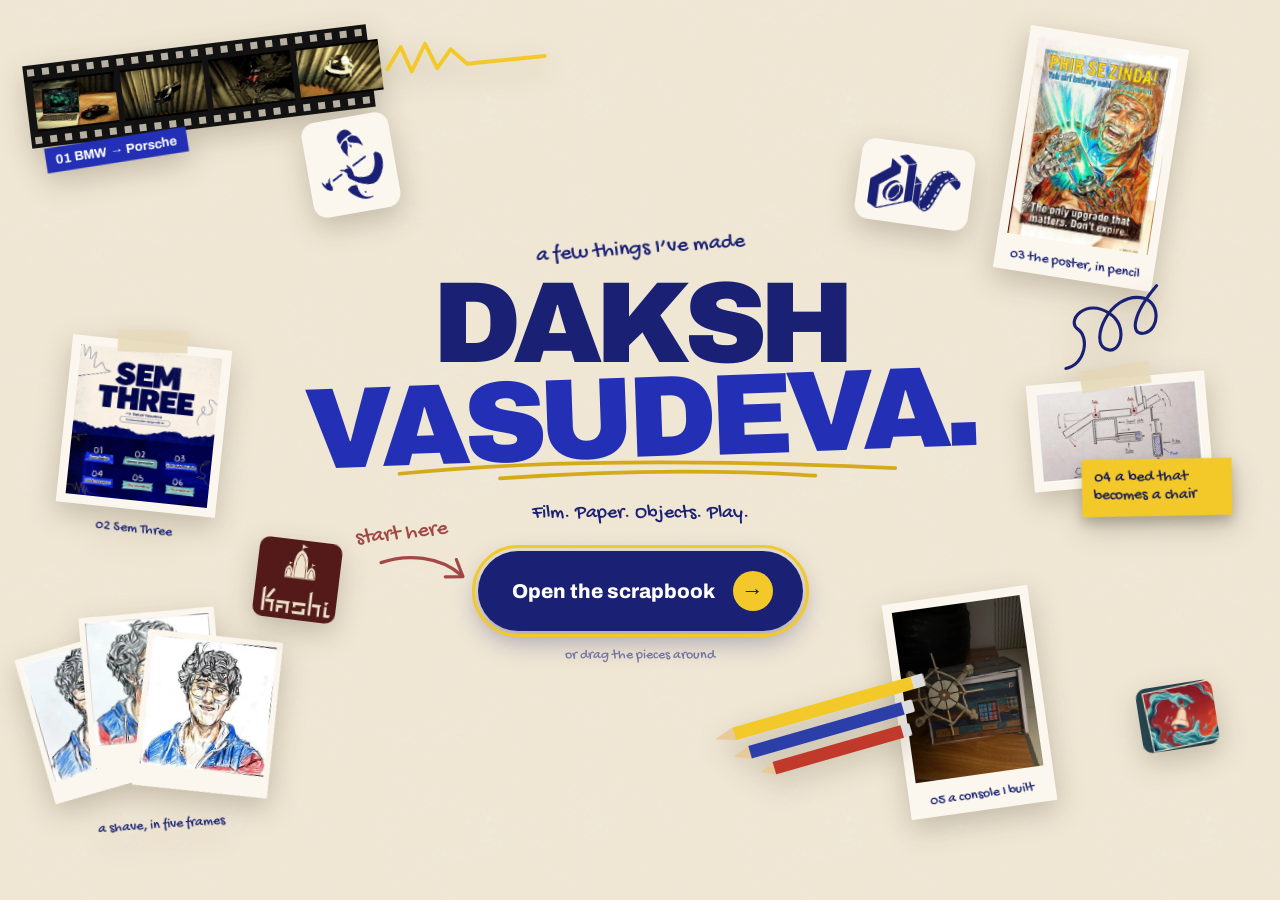
==== commit e256ed2f: "Faster loading: one prioritised download queue, lighter page images The cover loads first, then the " ====
--- a/index.html
+++ b/index.html
@@ -12,8 +12,8 @@
 <link rel="icon" type="image/png" href="img/favicon.png">
 <link rel="preload" href="fonts/archivo-var.woff2" as="font" type="font/woff2" crossorigin>
 <link rel="preload" href="fonts/gochi-hand.woff2" as="font" type="font/woff2" crossorigin>
-<link rel="preload" href="pages/0F.webp" as="image">
-<link rel="stylesheet" href="app.css?v=cd1fb5d9">
+<link rel="preload" href="pages/0F.webp" as="image" crossorigin>
+<link rel="stylesheet" href="app.css?v=675b7959">
 <link rel="canonical" href="https://daksh407.github.io/">
 <meta property="og:url" content="https://daksh407.github.io/">
 <meta name="twitter:card" content="summary_large_image">
@@ -26,7 +26,7 @@
   <div class="ac ac--fan" style="--x:2.5%;--y:68%;--r:-4deg" data-depth="1"><img src="img/fr-05-0.webp" alt="" draggable="false"><img src="img/fr-05-2.webp" alt="" draggable="false"><img src="img/fr-05-4.webp" alt="" draggable="false"><span class="ac-cap">a shave, in five frames</span></div>
   <div class="ac ac--polar" style="--x:79%;--y:4%;--r:9deg;--w:12.5vw" data-depth="1.1"><img src="img/p-poster.webp" alt="" draggable="false"><span class="ac-cap">03 the poster, in pencil</span></div>
   <div class="ac ac--print" style="--x:80.5%;--y:42%;--r:-5deg;--w:14vw" data-depth=".8"><img src="img/es-chair.webp" alt="" draggable="false"><i class="ac-tape"></i><span class="ac-note">04 a bed that becomes a chair</span></div>
-  <div class="ac ac--polar" style="--x:70%;--y:66%;--r:-8deg;--w:11.5vw" data-depth="1.3"><img src="media/console-build-03.webp" alt="" draggable="false"><span class="ac-cap">05 a console I built</span></div>
+  <div class="ac ac--polar" style="--x:70%;--y:66%;--r:-8deg;--w:11.5vw" data-depth="1.3"><img src="img/console-build-03-sm.webp" alt="" draggable="false"><span class="ac-cap">05 a console I built</span></div>
   <div class="ac ac--sticker ac--parvati" style="--x:24%;--y:13%;--r:-10deg" data-depth="1.6"><span></span></div>
   <div class="ac ac--sticker ac--dv" style="--x:67%;--y:16%;--r:8deg" data-depth="1.5"><span></span></div>
   <div class="ac ac--stk" style="--x:20%;--y:60%;--r:7deg;--w:6.5vw" data-depth="1.7"><img src="img/st-kashi.webp" alt="" draggable="false"></div>
@@ -136,11 +136,11 @@
 <nav id="journey" class="journey" aria-label="Explore the five projects"><button data-project="0" aria-label="Film"><b>01</b><span>Film</span></button><button data-project="1" aria-label="Semester Three"><b>02</b><span>Sem Three</span></button><button data-project="2" aria-label="Storytelling"><b>03</b><span>Stories</span></button><button data-project="3" aria-label="The Everything Space"><b>04</b><span>Furniture</span></button><button data-project="4" aria-label="The Crossing"><b>05</b><span>Play</span></button><button id="journey-next" aria-label="Explore next project">→</button></nav>
 <button id="spread-frames" class="spread-frames" type="button" hidden>Spread the frames ⊞</button>
 <div id="work-index" class="dlg work-index" role="dialog" aria-modal="true" aria-labelledby="work-index-title" hidden><header><p class="small-label">FIVE WAYS IN</p><h2 id="work-index-title">On my desk.</h2><button class="dlg__close" data-close id="index-close" type="button">Close ✕</button></header><div class="work-grid">
-<button data-project="0"><img src="img/p-cgi.webp" alt="BMW to Porsche film"><span><b>01</b> BMW → Porsche <i>Film / CGI</i></span></button>
-<button data-project="1"><img src="img/p-semcover.webp" alt="Semester Three portfolio"><span><b>02</b> Sem Three <i>Graphic design</i></span></button>
-<button data-project="2"><img src="img/p-poster.webp" alt="Coloured pencil storytelling"><span><b>03</b> Stories in pencil <i>Illustration</i></span></button>
-<button data-project="3"><img src="img/p-model.webp" alt="The Everything Space prototype"><span><b>04</b> The Everything Space <i>Product / process</i></span></button>
-<button data-project="4"><img src="media/console-build-03.webp" alt="The handmade console"><span><b>05</b> The Crossing <i>Physical × digital</i></span></button>
+<button data-project="0"><img loading="lazy" src="img/p-cgi.webp" alt="BMW to Porsche film"><span><b>01</b> BMW → Porsche <i>Film / CGI</i></span></button>
+<button data-project="1"><img loading="lazy" src="img/p-semcover.webp" alt="Semester Three portfolio"><span><b>02</b> Sem Three <i>Graphic design</i></span></button>
+<button data-project="2"><img loading="lazy" src="img/p-poster.webp" alt="Coloured pencil storytelling"><span><b>03</b> Stories in pencil <i>Illustration</i></span></button>
+<button data-project="3"><img loading="lazy" src="img/p-model.webp" alt="The Everything Space prototype"><span><b>04</b> The Everything Space <i>Product / process</i></span></button>
+<button data-project="4"><img loading="lazy" src="img/console-build-03-sm.webp" alt="The handmade console"><span><b>05</b> The Crossing <i>Physical × digital</i></span></button>
 </div><footer><span id="work-progress">Five projects to explore</span><a href="flat/">Quick read: every project on one page ↗</a></footer></div>
 <div id="frames-gallery" class="dlg frames-gallery" role="dialog" aria-modal="true" aria-labelledby="frames-title" hidden><header><p class="small-label">STORYTELLING / IN SEQUENCE</p><h2 id="frames-title">A shave, in five frames.</h2><button class="dlg__close" data-close id="frames-close" type="button">Close ✕</button></header><nav aria-label="Choose a sequence"><button data-sequence="shave" aria-pressed="true">A shave</button><button data-sequence="chase" aria-pressed="false">The chase</button><button data-sequence="garlic" aria-pressed="false">Five senses</button><button data-sequence="bottle" aria-pressed="false">One bottle</button></nav><div id="frames-grid" class="frames-grid"></div></div>
 <div class="loading" aria-hidden="true"><span class="hand">opening the scrapbook…</span></div>
@@ -154,6 +154,6 @@
 </div>
 <noscript><p class="fallback" style="display:block">This scrapbook needs JavaScript. <a href="flat/">Open the quick read →</a></p></noscript>
 
-<script src="app.js?v=cd1fb5d9" onerror="document.documentElement.classList.add('no-webgl');document.getElementById('arrival').hidden=true"></script>
+<script src="app.js?v=675b7959" onerror="document.documentElement.classList.add('no-webgl');document.getElementById('arrival').hidden=true"></script>
 </body>
 </html>
--- a/app.css
+++ b/app.css
@@ -467,3 +467,25 @@
   .zoom-out{top:10px}
 }
 html.dev-phone.is-landscape .spread-frames{left:50%!important;right:auto!important;bottom:8px!important;transform:translateX(-50%)!important}
+
+/* labels pinned next to things you can use: so every visitor knows they're there */
+.hints{position:fixed;inset:0;pointer-events:none;z-index:24}
+.hint-chip{position:absolute;left:0;top:0;display:flex;align-items:center;gap:8px;padding:8px 14px 8px 10px;margin:-48px 0 0 0;translate:-50% 0;border-radius:999px;background:#f2c928;color:#14185a;font:700 13px var(--sans);white-space:nowrap;box-shadow:0 6px 18px rgba(0,0,0,.35)}
+.hint-chip::after{content:"";position:absolute;left:50%;bottom:-8px;margin-left:-8px;border:8px solid transparent;border-bottom:0;border-top-color:#f2c928}
+.hint-chip i{width:10px;height:10px;border-radius:50%;background:#a24846;box-shadow:0 0 0 0 rgba(162,72,70,.6);animation:hint-pulse 1.4s ease-out infinite}
+.hint-chip[hidden]{display:none}
+@keyframes hint-pulse{0%{box-shadow:0 0 0 0 rgba(162,72,70,.65)}100%{box-shadow:0 0 0 10px rgba(162,72,70,0)}}
+html.dev-phone .hint-chip{font-size:12px;padding:7px 12px 7px 9px}
+@media(prefers-reduced-motion:reduce){.hint-chip i{animation:none}}
+
+/* the end of the book: play the game */
+.end-cta{position:fixed;z-index:26;left:50%;bottom:28px;transform:translateX(-50%);width:min(440px,calc(100vw - 24px));padding:18px 20px;border-radius:16px;background:rgba(14,18,48,.92);color:#f4ead8;box-shadow:0 14px 40px rgba(0,0,0,.45);text-align:center}
+.end-cta[hidden]{display:none}
+.end-cta__k{margin:0 0 4px;font:15px var(--hand);color:#f2c928}
+.end-cta__t{margin:0 0 14px;font:700 17px/1.3 var(--sans)}
+.end-cta__b{display:flex;gap:10px;justify-content:center;flex-wrap:wrap}
+html.dev-phone.is-portrait .end-cta{bottom:calc(84px + env(safe-area-inset-bottom))}
+html.dev-phone.is-landscape .end-cta{bottom:8px;padding:10px 14px;width:min(400px,60vw)}
+html.dev-phone.is-landscape .end-cta__t{margin-bottom:8px;font-size:14px}
+/* the floating sliders are replaced by paper sliders printed on the pages */
+.flip-controls,.bed-controls{display:none!important}
